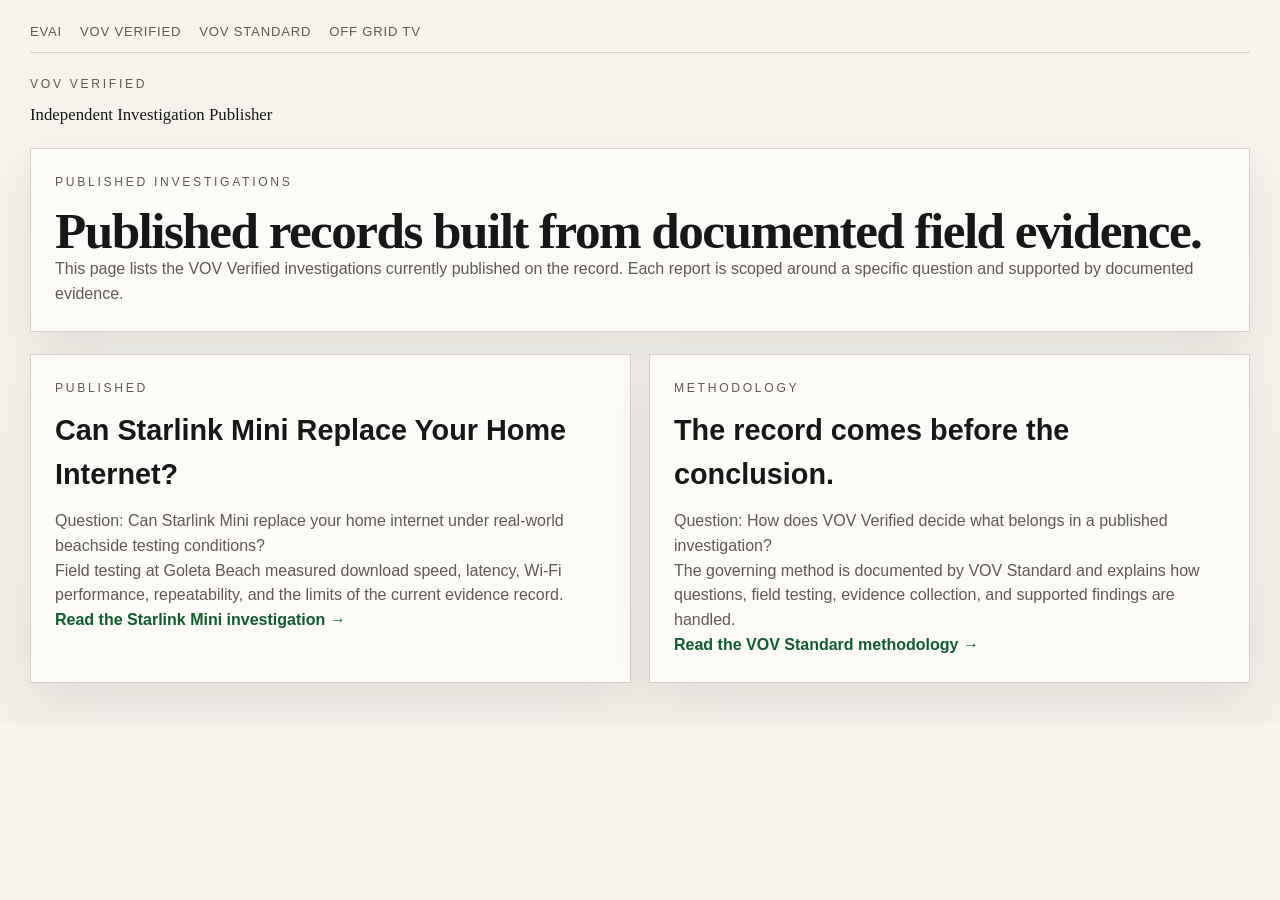
==== investigations/index.html @ 8ff48d4c "Publish VOV Verified homepage cover story" ====
<!DOCTYPE html>
<html lang="en">
<head>
    <meta charset="UTF-8">
    <meta name="viewport" content="width=device-width, initial-scale=1.0">
    <title>Published Investigations | VOV Verified</title>
    <meta name="description" content="Read the published VOV Verified investigations and the evidence-based product testing now available on the record.">
    <meta name="robots" content="index,follow">
    <link rel="canonical" href="https://vovverified.com/investigations/index.html">
    <meta property="og:type" content="website">
    <meta property="og:title" content="Published Investigations | VOV Verified">
    <meta property="og:description" content="Published investigations and field verification records from VOV Verified.">
    <meta property="og:url" content="https://vovverified.com/investigations/index.html">
    <meta property="og:site_name" content="VOV Verified">
    <meta name="twitter:card" content="summary_large_image">
    <meta name="twitter:title" content="Published Investigations | VOV Verified">
    <meta name="twitter:description" content="Published investigations and field verification records from VOV Verified.">
    <link rel="stylesheet" href="../websites/vovverified/style.css">
    <script type="application/ld+json">
        {
            "@context": "https://schema.org",
            "@graph": [
                {
                    "@type": "CollectionPage",
                    "name": "VOV Verified Published Investigations",
                    "url": "https://vovverified.com/investigations/index.html",
                    "description": "Published VOV Verified investigations available on the public record.",
                    "mainEntity": {
                        "@type": "ItemList",
                        "itemListElement": [
                            {
                                "@type": "ListItem",
                                "position": 1,
                                "url": "https://vovverified.com/investigations/starlink-mini.html",
                                "name": "Can Starlink Mini Replace Your Home Internet?"
                            }
                        ]
                    }
                }
            ]
        }
    </script>
</head>
<body>
    <div class="page-shell">
        <header class="top-bar" aria-label="Ecosystem navigation">
            <nav class="top-bar-nav">
                <a href="https://evai.us/">EVAI</a>
                <a href="../index.html">VOV Verified</a>
                <a href="https://vovstandard.com/">VOV Standard</a>
                <a href="https://offgridtv.com/">Off Grid TV</a>
            </nav>
        </header>

        <header class="masthead" aria-label="VOV Verified masthead">
            <p class="masthead-mark">VOV VERIFIED</p>
            <p class="masthead-subtitle">Independent Investigation Publisher</p>
        </header>

        <main class="published-shell">
            <section class="published-intro">
                <p class="section-kicker">Published Investigations</p>
                <h1>Published records built from documented field evidence.</h1>
                <p>This page lists the VOV Verified investigations currently published on the record. Each report is scoped around a specific question and supported by documented evidence.</p>
            </section>

            <section class="published-grid" aria-label="Published investigation cards">
                <article class="published-card">
                    <p class="section-kicker">Published</p>
                    <h2>Can Starlink Mini Replace Your Home Internet?</h2>
                    <p class="question">Question: Can Starlink Mini replace your home internet under real-world beachside testing conditions?</p>
                    <p>Field testing at Goleta Beach measured download speed, latency, Wi-Fi performance, repeatability, and the limits of the current evidence record.</p>
                    <a class="text-link" href="starlink-mini.html">Read the Starlink Mini investigation</a>
                </article>
                <article class="published-card">
                    <p class="section-kicker">Methodology</p>
                    <h2>The record comes before the conclusion.</h2>
                    <p class="question">Question: How does VOV Verified decide what belongs in a published investigation?</p>
                    <p>The governing method is documented by VOV Standard and explains how questions, field testing, evidence collection, and supported findings are handled.</p>
                    <a class="text-link" href="https://vovstandard.com/">Read the VOV Standard methodology</a>
                </article>
            </section>
        </main>
    </div>
</body>
</html>
---- websites/vovverified/style.css ----
:root {
    --page: #f3f0ea;
    --paper: #fcfbf8;
    --card: #ffffff;
    --ink: #171717;
    --muted: #5f5a52;
    --line: #d8d1c5;
    --line-strong: #b8af9f;
    --accent: #0f5d2f;
    --accent-soft: #e7f0e8;
    --dark: #121212;
    --shadow: 0 18px 48px rgba(18, 18, 18, 0.08);
    --max: 1220px;
}

* {
    box-sizing: border-box;
    margin: 0;
    padding: 0;
}

html {
    scroll-behavior: smooth;
}

body {
    background: linear-gradient(180deg, #f7f4ee 0%, var(--page) 100%);
    color: var(--ink);
    font-family: Aptos, "Segoe UI", Arial, sans-serif;
    line-height: 1.55;
}

a {
    color: inherit;
}

.page-shell {
    width: min(var(--max), calc(100% - 32px));
    margin: 0 auto;
    padding: 14px 0 40px;
}

.top-bar {
    border-bottom: 1px solid var(--line);
    padding: 8px 0 10px;
}

.top-bar-nav {
    display: flex;
    gap: 18px;
    flex-wrap: wrap;
    font-size: 0.82rem;
    letter-spacing: 0.06em;
    text-transform: uppercase;
}

.top-bar-nav a {
    color: var(--muted);
    text-decoration: none;
}

.top-bar-nav a:hover,
.top-bar-nav a[aria-current="page"] {
    color: var(--ink);
}

.masthead {
    padding: 22px 0 20px;
}

.masthead-mark,
.section-kicker {
    font-size: 0.76rem;
    letter-spacing: 0.22em;
    text-transform: uppercase;
    color: var(--muted);
}

.masthead-subtitle {
    margin-top: 8px;
    font-family: "Iowan Old Style", Georgia, serif;
    font-size: 1.05rem;
    color: var(--ink);
}

.cover-story,
.finding-card,
.standard-section,
.ecosystem-footer {
    background: var(--paper);
    border: 1px solid var(--line);
    box-shadow: var(--shadow);
}

.cover-story {
    position: relative;
    display: block;
    min-height: clamp(540px, 78svh, 920px);
    overflow: hidden;
    padding: 0;
    background: #0c0f14;
}

.cover-visual {
    margin: 0;
    position: absolute;
    inset: 0;
}

.cover-visual::after {
    content: "";
    position: absolute;
    inset: 0;
    background:
    linear-gradient(180deg, rgba(7, 10, 16, 0.08) 0%, rgba(7, 10, 16, 0.06) 38%, rgba(7, 10, 16, 0.26) 76%, rgba(7, 10, 16, 0.44) 100%),
    linear-gradient(90deg, rgba(7, 10, 16, 0.54) 0%, rgba(7, 10, 16, 0.38) 18%, rgba(7, 10, 16, 0.14) 42%, rgba(7, 10, 16, 0) 72%);
}

.cover-image {
    display: block;
    width: 100%;
    height: 100%;
    object-fit: cover;
    object-position: center center;
    background: #d8d1c5;
    transform: scale(1.02);
}

.cover-copy {
    position: relative;
    z-index: 1;
    display: flex;
    flex-direction: column;
    justify-content: flex-end;
    min-height: clamp(540px, 78svh, 920px);
    max-width: 700px;
    padding: clamp(30px, 5vw, 58px);
}

.cover-copy h1,
.finding-card h2,
.section-heading h2,
.ecosystem-stack h2,
.investigation-body h3 {
    font-family: "Iowan Old Style", Georgia, serif;
    font-weight: 600;
    letter-spacing: -0.03em;
    color: var(--ink);
}

.cover-copy h1 {
    font-size: clamp(3.1rem, 6.2vw, 6rem);
    line-height: 0.96;
    margin: 12px 0 20px;
    max-width: 10.5ch;
    color: #f7f2e8;
    text-wrap: balance;
    text-shadow: 0 10px 32px rgba(0, 0, 0, 0.34);
}

.cover-meta {
    list-style: none;
    display: grid;
    gap: 7px;
    margin: 0;
    padding: 0;
    max-width: 26ch;
    font-size: 0.88rem;
    letter-spacing: 0.08em;
    text-transform: uppercase;
    color: rgba(246, 241, 232, 0.82);
}

.cover-link,
.text-link {
    width: fit-content;
    color: var(--accent);
    text-decoration: none;
    font-weight: 600;
}

.cover-link::after,
.text-link::after {
    content: " →";
}

.cover-copy .section-kicker {
    color: rgba(246, 241, 232, 0.76);
}

.cover-link {
    margin-top: 26px;
    padding: 0;
    border: 0;
    color: #f7f2e8;
    background: transparent;
    font-size: 1.02rem;
    letter-spacing: 0.02em;
}

.cover-link:hover {
    background: transparent;
    text-decoration: underline;
}

.cover-link:hover,
.text-link:hover {
    text-decoration: underline;
}

.finding-card,
.standard-section,
.ecosystem-footer {
    margin-top: 22px;
    padding: 28px;
}

.finding-card h2 {
    margin: 10px 0 14px;
    font-size: clamp(1.9rem, 3vw, 3rem);
    max-width: 24ch;
}

.finding-card p,
.flow-step p,
.investigation-body p,
.ecosystem-footer p,
.section-heading p {
    color: var(--muted);
}

.finding-card p {
    max-width: 58ch;
    margin-bottom: 14px;
}

.section-heading {
    margin-bottom: 22px;
}

.section-heading h2 {
    margin-top: 10px;
    font-size: clamp(1.8rem, 3vw, 2.8rem);
}

.standard-flow {
    display: grid;
    grid-template-columns: repeat(4, minmax(0, 1fr));
    gap: 18px;
    margin-bottom: 18px;
}

.flow-step {
    padding: 20px 18px;
    border-top: 2px solid var(--line-strong);
    background: var(--card);
}

.flow-step h3 {
    font-size: 1.1rem;
    margin-bottom: 8px;
}

.ecosystem-footer {
    display: grid;
    gap: 18px;
    background: #141414;
    color: #f2eee8;
    border-color: #141414;
}

.ecosystem-title-wrap {
    display: grid;
    gap: 6px;
}

.ecosystem-stack {
    display: flex;
    flex-wrap: wrap;
    align-items: center;
    gap: 10px 16px;
}

.ecosystem-stack h2 {
    font-size: 1rem;
    color: #ffffff;
}

.ecosystem-stack p {
    display: none;
}

.ecosystem-stack p,
.footer-meta p,
.ecosystem-footer .section-kicker {
    color: rgba(242, 238, 232, 0.74);
}

.stack-arrow {
    font-size: 1.35rem;
    color: #74b082;
}

.footer-meta {
    display: flex;
    flex-wrap: wrap;
    gap: 12px 20px;
    padding-top: 18px;
    border-top: 1px solid rgba(255, 255, 255, 0.14);
    font-size: 0.92rem;
}

.published-shell,
.article-shell {
    display: grid;
    gap: 22px;
}

.published-intro,
.published-card,
.article-header,
.article-panel,
.article-highlight,
.article-nav {
    background: var(--paper);
    border: 1px solid var(--line);
    box-shadow: var(--shadow);
}

.published-intro,
.published-card,
.article-header,
.article-panel,
.article-highlight,
.article-nav {
    padding: 24px;
}

.published-intro h1,
.article-header h1,
.article-panel h2 {
    font-family: "Iowan Old Style", Georgia, serif;
    font-weight: 600;
    letter-spacing: -0.03em;
    color: var(--ink);
}

.published-intro h1,
.article-header h1 {
    margin-top: 12px;
    font-size: clamp(2.2rem, 4vw, 4rem);
    line-height: 1.04;
}

.published-intro p,
.published-card p,
.article-header p,
.article-panel p,
.article-panel li,
.article-highlight p,
.article-nav p {
    color: var(--muted);
}

.published-grid {
    display: grid;
    grid-template-columns: repeat(2, minmax(0, 1fr));
    gap: 18px;
}

.published-card h2,
.article-panel h2 {
    margin: 10px 0 12px;
    font-size: 1.8rem;
}

.published-card .question,
.article-panel ul,
.article-panel ol {
    margin-top: 10px;
}

.published-card .text-link {
    margin-top: 12px;
}

.article-header-meta {
    display: flex;
    flex-wrap: wrap;
    gap: 10px 16px;
    margin-top: 16px;
    padding-top: 16px;
    border-top: 1px solid var(--line);
    color: var(--muted);
    font-size: 0.94rem;
}

.article-highlight h2 {
    margin-bottom: 10px;
    font-size: 1.5rem;
}

.article-nav {
    display: flex;
    justify-content: space-between;
    gap: 16px;
    align-items: center;
}

.article-nav-links {
    display: flex;
    flex-wrap: wrap;
    gap: 12px 18px;
}

@media (max-width: 1024px) {
    .cover-story,
    .standard-flow,
    .published-grid {
        grid-template-columns: 1fr;
    }

    .cover-copy h1 {
        max-width: 11ch;
    }
}

@media (max-width: 720px) {
    .page-shell {
        width: min(var(--max), calc(100% - 20px));
        padding-bottom: 24px;
    }

    .cover-story,
    .finding-card,
    .standard-section,
    .ecosystem-footer,
    .published-intro,
    .published-card,
    .article-header,
    .article-panel,
    .article-highlight,
    .article-nav {
        padding: 20px;
    }

    .cover-meta,
    .footer-meta,
    .top-bar-nav,
    .article-header-meta,
    .article-nav,
    .ecosystem-stack {
        flex-direction: column;
        gap: 8px;
    }

    .cover-image {
        min-height: 280px;
    }

    .cover-story,
    .cover-copy {
        min-height: 72svh;
    }

    .cover-copy {
        padding: 22px;
    }

    .cover-copy h1 {
        font-size: clamp(2.6rem, 12vw, 4rem);
        max-width: 9ch;
    }

    .cover-meta {
        font-size: 0.76rem;
        gap: 6px;
        letter-spacing: 0.07em;
    }
}
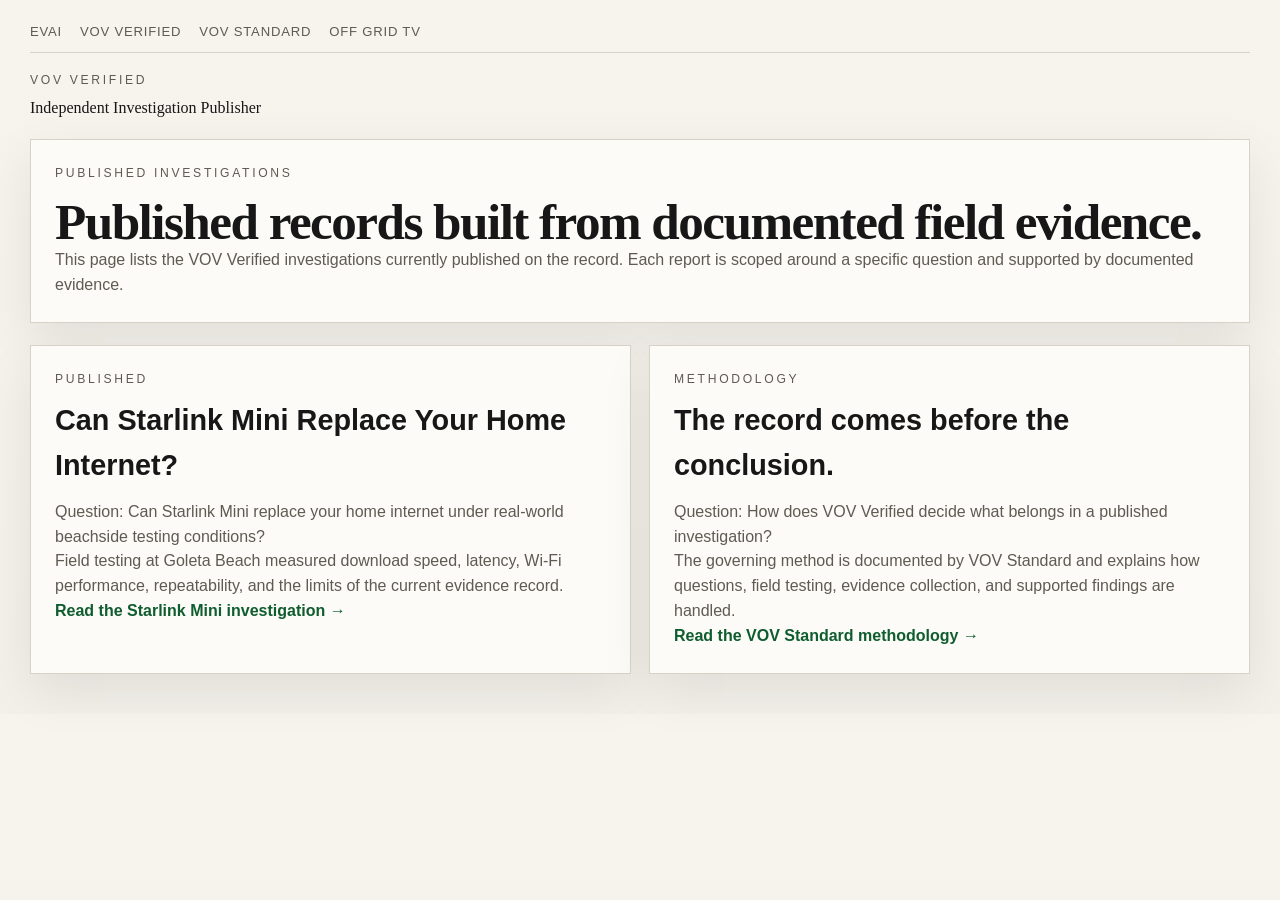
==== commit 9ed0b4d1: "Fix VOV Verified SEO metadata and sitemap" ====
--- a/investigations/index.html
+++ b/investigations/index.html
@@ -12,9 +12,13 @@
     <meta property="og:description" content="Published investigations and field verification records from VOV Verified.">
     <meta property="og:url" content="https://vovverified.com/investigations/index.html">
     <meta property="og:site_name" content="VOV Verified">
+    <meta property="og:image" content="https://vovverified.com/assets/Starlink%20speed%20test%20results/homepage%20starlink%20photo.jpeg">
+    <meta property="og:image:width" content="2048">
+    <meta property="og:image:height" content="1536">
     <meta name="twitter:card" content="summary_large_image">
     <meta name="twitter:title" content="Published Investigations | VOV Verified">
     <meta name="twitter:description" content="Published investigations and field verification records from VOV Verified.">
+    <meta name="twitter:image" content="https://vovverified.com/assets/Starlink%20speed%20test%20results/homepage%20starlink%20photo.jpeg">
     <link rel="stylesheet" href="../websites/vovverified/style.css">
     <script type="application/ld+json">
         {
--- a/websites/vovverified/style.css
+++ b/websites/vovverified/style.css
@@ -65,7 +65,7 @@
 }
 
 .masthead {
-    padding: 22px 0 20px;
+    padding: 18px 0 18px;
 }
 
 .masthead-mark,
@@ -77,9 +77,9 @@
 }
 
 .masthead-subtitle {
-    margin-top: 8px;
+    margin-top: 6px;
     font-family: "Iowan Old Style", Georgia, serif;
-    font-size: 1.05rem;
+    font-size: 1rem;
     color: var(--ink);
 }
 
@@ -95,7 +95,7 @@
 .cover-story {
     position: relative;
     display: block;
-    min-height: clamp(540px, 78svh, 920px);
+    min-height: clamp(500px, 72svh, 860px);
     overflow: hidden;
     padding: 0;
     background: #0c0f14;
@@ -112,8 +112,8 @@
     position: absolute;
     inset: 0;
     background:
-    linear-gradient(180deg, rgba(7, 10, 16, 0.08) 0%, rgba(7, 10, 16, 0.06) 38%, rgba(7, 10, 16, 0.26) 76%, rgba(7, 10, 16, 0.44) 100%),
-    linear-gradient(90deg, rgba(7, 10, 16, 0.54) 0%, rgba(7, 10, 16, 0.38) 18%, rgba(7, 10, 16, 0.14) 42%, rgba(7, 10, 16, 0) 72%);
+    linear-gradient(180deg, rgba(7, 10, 16, 0.05) 0%, rgba(7, 10, 16, 0.05) 40%, rgba(7, 10, 16, 0.22) 76%, rgba(7, 10, 16, 0.4) 100%),
+    linear-gradient(90deg, rgba(7, 10, 16, 0.52) 0%, rgba(7, 10, 16, 0.34) 20%, rgba(7, 10, 16, 0.12) 44%, rgba(7, 10, 16, 0) 74%);
 }
 
 .cover-image {
@@ -121,9 +121,9 @@
     width: 100%;
     height: 100%;
     object-fit: cover;
-    object-position: center center;
+    object-position: 52% 47%;
     background: #d8d1c5;
-    transform: scale(1.02);
+    transform: scale(1.01);
 }
 
 .cover-copy {
@@ -132,9 +132,9 @@
     display: flex;
     flex-direction: column;
     justify-content: flex-end;
-    min-height: clamp(540px, 78svh, 920px);
-    max-width: 700px;
-    padding: clamp(30px, 5vw, 58px);
+    min-height: clamp(500px, 72svh, 860px);
+    max-width: 650px;
+    padding: clamp(28px, 4.6vw, 52px);
 }
 
 .cover-copy h1,
@@ -149,24 +149,27 @@
 }
 
 .cover-copy h1 {
-    font-size: clamp(3.1rem, 6.2vw, 6rem);
-    line-height: 0.96;
-    margin: 12px 0 20px;
-    max-width: 10.5ch;
+    font-size: clamp(2.9rem, 5.7vw, 5.35rem);
+    line-height: 0.92;
+    margin: 10px 0 18px;
+    max-width: none;
     color: #f7f2e8;
-    text-wrap: balance;
     text-shadow: 0 10px 32px rgba(0, 0, 0, 0.34);
+}
+
+.cover-copy h1 span {
+    display: block;
 }
 
 .cover-meta {
     list-style: none;
     display: grid;
-    gap: 7px;
+    gap: 6px;
     margin: 0;
     padding: 0;
-    max-width: 26ch;
-    font-size: 0.88rem;
-    letter-spacing: 0.08em;
+    max-width: 22ch;
+    font-size: 0.82rem;
+    letter-spacing: 0.11em;
     text-transform: uppercase;
     color: rgba(246, 241, 232, 0.82);
 }
@@ -186,16 +189,18 @@
 
 .cover-copy .section-kicker {
     color: rgba(246, 241, 232, 0.76);
+    margin-bottom: 2px;
 }
 
 .cover-link {
-    margin-top: 26px;
+    margin-top: 20px;
     padding: 0;
     border: 0;
     color: #f7f2e8;
     background: transparent;
-    font-size: 1.02rem;
-    letter-spacing: 0.02em;
+    font-size: 0.98rem;
+    letter-spacing: 0.03em;
+    font-weight: 500;
 }
 
 .cover-link:hover {
@@ -418,10 +423,6 @@
     .standard-flow,
     .published-grid {
         grid-template-columns: 1fr;
-    }
-
-    .cover-copy h1 {
-        max-width: 11ch;
     }
 }
 
@@ -456,6 +457,39 @@
 
     .cover-image {
         min-height: 280px;
+        object-position: 58% 46%;
+    }
+
+    .cover-story {
+        min-height: 78svh;
+    }
+
+    .cover-copy {
+        min-height: 78svh;
+        max-width: none;
+        padding: 22px 18px 24px;
+    }
+
+    .cover-copy .section-kicker {
+        margin-bottom: 4px;
+    }
+
+    .cover-copy h1 {
+        font-size: clamp(2.45rem, 11.4vw, 3.7rem);
+        line-height: 0.9;
+        margin: 8px 0 16px;
+    }
+
+    .cover-meta {
+        max-width: 17ch;
+        gap: 5px;
+        font-size: 0.72rem;
+        letter-spacing: 0.09em;
+    }
+
+    .cover-link {
+        margin-top: 18px;
+        font-size: 0.94rem;
     }
 
     .cover-story,
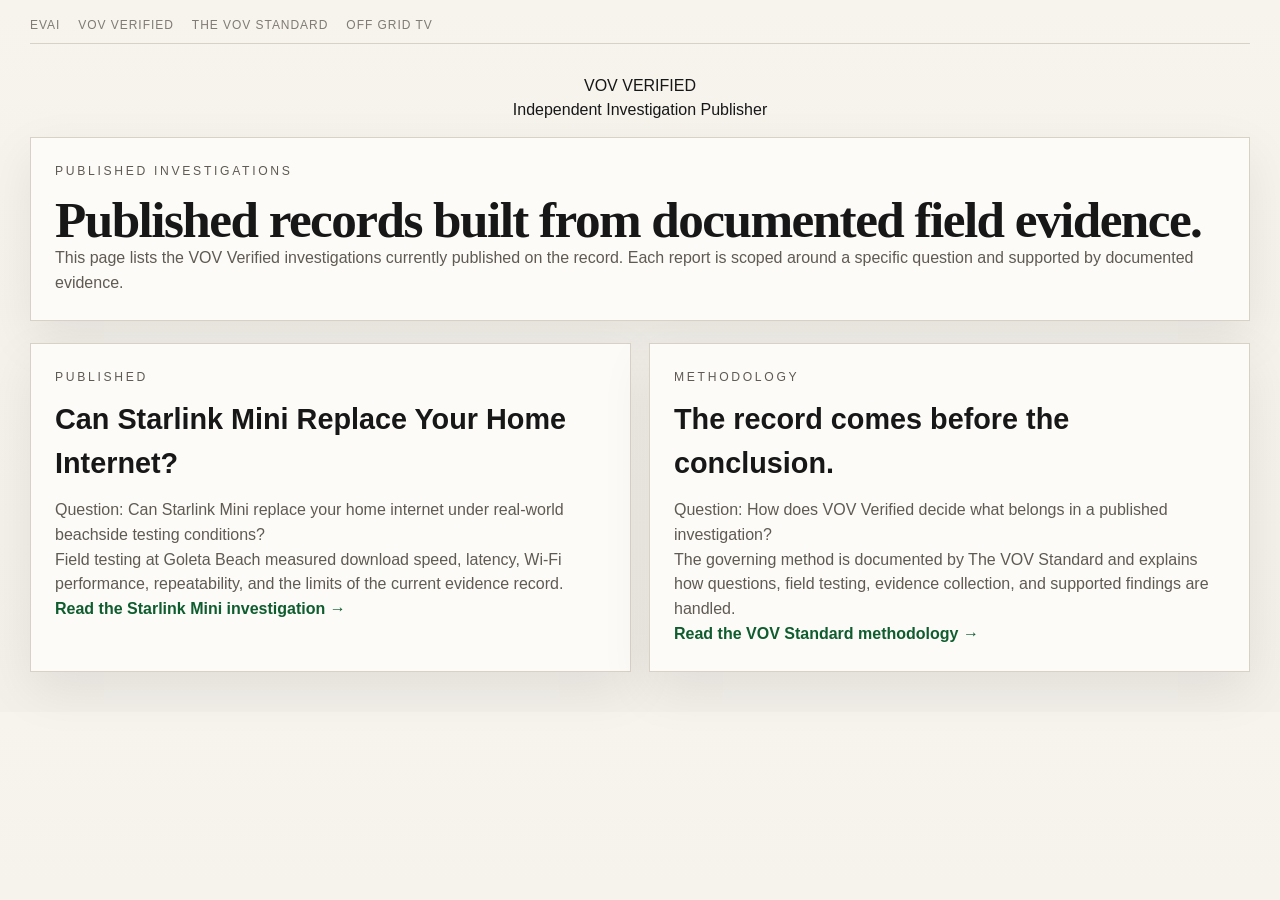
==== commit 675ca929: "Update The VOV Standard site copy and deploy assets" ====
--- a/investigations/index.html
+++ b/investigations/index.html
@@ -51,7 +51,7 @@
             <nav class="top-bar-nav">
                 <a href="https://evai.us/">EVAI</a>
                 <a href="../index.html">VOV Verified</a>
-                <a href="https://vovstandard.com/">VOV Standard</a>
+                <a href="https://vovstandard.com/">The VOV Standard</a>
                 <a href="https://offgridtv.com/">Off Grid TV</a>
             </nav>
         </header>
@@ -80,7 +80,7 @@
                     <p class="section-kicker">Methodology</p>
                     <h2>The record comes before the conclusion.</h2>
                     <p class="question">Question: How does VOV Verified decide what belongs in a published investigation?</p>
-                    <p>The governing method is documented by VOV Standard and explains how questions, field testing, evidence collection, and supported findings are handled.</p>
+                    <p>The governing method is documented by The VOV Standard and explains how questions, field testing, evidence collection, and supported findings are handled.</p>
                     <a class="text-link" href="https://vovstandard.com/">Read the VOV Standard methodology</a>
                 </article>
             </section>
--- a/websites/vovverified/style.css
+++ b/websites/vovverified/style.css
@@ -37,38 +37,146 @@
 .page-shell {
     width: min(var(--max), calc(100% - 32px));
     margin: 0 auto;
-    padding: 14px 0 40px;
+    padding: 10px 0 40px;
+}
+
+.ecosystem-top {
+    background: var(--paper);
+    border: 1px solid var(--line);
+    box-shadow: var(--shadow);
+    border-radius: 14px;
+    padding: 18px 18px 16px;
+    text-align: center;
+}
+
+.ecosystem-top-bar {
+    display: flex;
+    justify-content: center;
+    flex-wrap: wrap;
+    gap: 8px;
+    margin-bottom: 12px;
+}
+
+.ecosystem-chip {
+    border: 1px solid var(--line-strong);
+    border-radius: 999px;
+    padding: 6px 12px;
+    font-size: 0.75rem;
+    letter-spacing: 0.08em;
+    text-transform: uppercase;
+    text-decoration: none;
+    color: var(--muted);
+    background: #f7f4ee;
+}
+
+.ecosystem-chip-active {
+    background: var(--ink);
+    color: #ffffff;
+    border-color: var(--ink);
+}
+
+.ecosystem-overline {
+    margin-top: 6px;
+    font-size: 0.72rem;
+    letter-spacing: 0.2em;
+    text-transform: uppercase;
+    color: #4f4a43;
+}
+
+.ecosystem-title {
+    margin-top: 16px;
+    font-family: "Iowan Old Style", Georgia, serif;
+    font-size: 1.12rem;
+    font-weight: 500;
+    letter-spacing: 0.06em;
+    color: var(--ink);
+    text-transform: uppercase;
+}
+
+.ecosystem-subtitle {
+    margin-top: 7px;
+    font-family: "Iowan Old Style", Georgia, serif;
+    font-size: 1.02rem;
+    font-weight: 500;
+    letter-spacing: 0.05em;
+    color: var(--ink);
+    text-transform: uppercase;
+    white-space: nowrap;
+}
+
+.ecosystem-subtitle span {
+    font-weight: 700;
+}
+
+.ecosystem-footer-new {
+    margin-top: 22px;
+    padding: 28px;
+    text-align: center;
+    background: var(--paper);
+    border: 1px solid var(--line);
+    border-radius: 14px;
+    box-shadow: var(--shadow);
+}
+
+.ecosystem-link-row {
+    margin-top: 12px;
+    display: flex;
+    justify-content: center;
+    flex-wrap: wrap;
+    gap: 10px 16px;
+}
+
+.ecosystem-link-row a {
+    text-decoration: none;
+    color: var(--muted);
+    font-weight: 700;
+    letter-spacing: 0.08em;
+    font-size: 0.78rem;
+    text-transform: uppercase;
+}
+
+.ecosystem-link-row a:hover {
+    text-decoration: underline;
 }
 
 .top-bar {
     border-bottom: 1px solid var(--line);
-    padding: 8px 0 10px;
+    padding: 6px 0 8px;
 }
 
 .top-bar-nav {
     display: flex;
     gap: 18px;
     flex-wrap: wrap;
-    font-size: 0.82rem;
-    letter-spacing: 0.06em;
+    font-size: 0.75rem;
+    letter-spacing: 0.08em;
     text-transform: uppercase;
 }
 
 .top-bar-nav a {
     color: var(--muted);
     text-decoration: none;
+    opacity: 0.78;
 }
 
 .top-bar-nav a:hover,
 .top-bar-nav a[aria-current="page"] {
-    color: var(--ink);
+    color: var(--muted);
+    opacity: 1;
 }
 
 .masthead {
-    padding: 18px 0 18px;
-}
-
-.masthead-mark,
+    padding: 30px 0 14px;
+    text-align: center;
+}
+
+.bookend-logo {
+    display: block;
+    width: clamp(150px, 16.5vw, 220px);
+    height: auto;
+    margin: 0 auto 10px;
+}
+
 .section-kicker {
     font-size: 0.76rem;
     letter-spacing: 0.22em;
@@ -76,17 +184,126 @@
     color: var(--muted);
 }
 
-.masthead-subtitle {
+.masthead-publication {
+    font-family: "Iowan Old Style", Georgia, serif;
+    font-size: 1.38rem;
+    font-weight: 600;
+    letter-spacing: 0.19em;
+    text-transform: uppercase;
+    color: var(--ink);
+}
+
+.masthead-ecosystem,
+.footer-ecosystem {
     margin-top: 6px;
+    font-size: 0.72rem;
+    letter-spacing: 0.2em;
+    text-transform: uppercase;
+    color: #4f4a43;
+}
+
+.masthead-thesis,
+.footer-thesis {
+    margin-top: 16px;
     font-family: "Iowan Old Style", Georgia, serif;
-    font-size: 1rem;
+    font-size: 1.12rem;
+    font-weight: 500;
+    letter-spacing: 0.06em;
+    color: var(--ink);
+    text-transform: uppercase;
+}
+
+.masthead-verified,
+.footer-verified {
+    font-weight: 700;
+}
+
+.masthead-process,
+.footer-process {
+    margin-top: 7px;
+    font-family: "Iowan Old Style", Georgia, serif;
+    font-size: 1.02rem;
+    font-weight: 500;
+    letter-spacing: 0.05em;
+    color: var(--ink);
+    text-transform: uppercase;
+    white-space: nowrap;
+}
+
+.masthead-entity,
+.footer-entity {
+    margin-top: 12px;
+    font-size: 0.87rem;
+    font-weight: 600;
+    letter-spacing: 0.2em;
+    text-transform: uppercase;
+    color: var(--muted);
+}
+
+.entity-link {
+    text-decoration: none;
+    transition: transform 140ms ease;
+}
+
+.entity-link:hover {
+    text-decoration: none;
+    transform: scale(1.035);
+}
+
+.masthead-standard,
+.masthead-publisher,
+.footer-standard,
+.footer-publisher {
+    display: block;
+    width: 16rem;
+    text-align: center;
+    margin-left: auto;
+    margin-right: auto;
+}
+
+.masthead-standard,
+.footer-standard {
+    font-size: 1.1745rem;
+    text-transform: none;
+    white-space: nowrap;
+}
+
+.masthead-publisher,
+.footer-publisher {
+    font-size: 1.1745rem;
+    color: #433f39;
+}
+
+.masthead-entity + .masthead-entity,
+.footer-entity + .footer-entity {
+    margin-top: 4px;
+}
+
+.masthead-rule {
+    width: min(620px, 100%);
+    margin: 17px auto 14px;
+    border: 0;
+    border-top: 1px solid var(--line-strong);
+}
+
+.masthead-publication {
+    font-size: 1.15rem;
+    letter-spacing: 0.24em;
+}
+
+.footer-copyright {
+    margin-top: 12px;
+    font-size: 0.82rem;
+    letter-spacing: 0.08em;
+    text-transform: uppercase;
     color: var(--ink);
 }
 
 .cover-story,
 .finding-card,
+.evidence-gallery,
 .standard-section,
-.ecosystem-footer {
+.ecosystem-footer-new {
     background: var(--paper);
     border: 1px solid var(--line);
     box-shadow: var(--shadow);
@@ -121,7 +338,7 @@
     width: 100%;
     height: 100%;
     object-fit: cover;
-    object-position: 52% 47%;
+    object-position: 52% 60%;
     background: #d8d1c5;
     transform: scale(1.01);
 }
@@ -214,8 +431,9 @@
 }
 
 .finding-card,
+.evidence-gallery,
 .standard-section,
-.ecosystem-footer {
+.ecosystem-footer-new {
     margin-top: 22px;
     padding: 28px;
 }
@@ -229,7 +447,6 @@
 .finding-card p,
 .flow-step p,
 .investigation-body p,
-.ecosystem-footer p,
 .section-heading p {
     color: var(--muted);
 }
@@ -237,6 +454,80 @@
 .finding-card p {
     max-width: 58ch;
     margin-bottom: 14px;
+}
+
+.evidence-gallery {
+    margin-top: 22px;
+    padding: 28px;
+}
+
+.gallery-groups {
+    display: grid;
+    gap: 16px;
+}
+
+.gallery-group {
+    background: var(--card);
+    border: 1px solid var(--line);
+    padding: 18px;
+}
+
+.gallery-group h3 {
+    font-family: "Iowan Old Style", Georgia, serif;
+    font-size: 1.28rem;
+    letter-spacing: -0.01em;
+    margin-bottom: 12px;
+}
+
+.gallery-grid {
+    display: grid;
+    grid-template-columns: repeat(auto-fit, minmax(130px, 160px));
+    justify-content: start;
+    gap: 12px;
+}
+
+.gallery-grid figure {
+    background: #f7f4ee;
+    border: 1px solid var(--line);
+    overflow: hidden;
+}
+
+.gallery-grid img {
+    display: block;
+    width: 100%;
+    height: 110px;
+    object-fit: cover;
+    object-position: center center;
+    background: #d8d1c5;
+}
+
+/* Keep top generic speed tests cropped and centered. */
+.gallery-group[aria-labelledby="google-tests-title"] .gallery-grid img {
+    object-fit: cover;
+    object-position: 50% 50%;
+}
+
+/* Show complete frames for Ookla and iPhone shots so key values stay centered. */
+.gallery-group[aria-labelledby="ookla-tests-title"] .gallery-grid img,
+.gallery-group[aria-labelledby="starlink-tests-title"] .gallery-grid img {
+    object-fit: contain;
+    background: #0b0b0b;
+}
+
+.gallery-group[aria-labelledby="ookla-tests-title"] .gallery-grid img {
+    object-position: 50% 56%;
+}
+
+.gallery-group[aria-labelledby="starlink-tests-title"] .gallery-grid img {
+    object-position: 50% 52%;
+}
+
+.gallery-grid figcaption {
+    padding: 8px 10px;
+    font-size: 0.84rem;
+    letter-spacing: 0.04em;
+    text-transform: uppercase;
+    color: var(--muted);
 }
 
 .section-heading {
@@ -264,55 +555,6 @@
 .flow-step h3 {
     font-size: 1.1rem;
     margin-bottom: 8px;
-}
-
-.ecosystem-footer {
-    display: grid;
-    gap: 18px;
-    background: #141414;
-    color: #f2eee8;
-    border-color: #141414;
-}
-
-.ecosystem-title-wrap {
-    display: grid;
-    gap: 6px;
-}
-
-.ecosystem-stack {
-    display: flex;
-    flex-wrap: wrap;
-    align-items: center;
-    gap: 10px 16px;
-}
-
-.ecosystem-stack h2 {
-    font-size: 1rem;
-    color: #ffffff;
-}
-
-.ecosystem-stack p {
-    display: none;
-}
-
-.ecosystem-stack p,
-.footer-meta p,
-.ecosystem-footer .section-kicker {
-    color: rgba(242, 238, 232, 0.74);
-}
-
-.stack-arrow {
-    font-size: 1.35rem;
-    color: #74b082;
-}
-
-.footer-meta {
-    display: flex;
-    flex-wrap: wrap;
-    gap: 12px 20px;
-    padding-top: 18px;
-    border-top: 1px solid rgba(255, 255, 255, 0.14);
-    font-size: 0.92rem;
 }
 
 .published-shell,
@@ -434,8 +676,10 @@
 
     .cover-story,
     .finding-card,
+    .evidence-gallery,
     .standard-section,
-    .ecosystem-footer,
+    .ecosystem-footer-new,
+    .ecosystem-top,
     .published-intro,
     .published-card,
     .article-header,
@@ -457,7 +701,7 @@
 
     .cover-image {
         min-height: 280px;
-        object-position: 58% 46%;
+        object-position: 58% 58%;
     }
 
     .cover-story {
@@ -511,4 +755,15 @@
         gap: 6px;
         letter-spacing: 0.07em;
     }
-}
+
+    .masthead-process,
+    .footer-process,
+    .ecosystem-subtitle {
+        white-space: normal;
+    }
+
+    .bookend-logo {
+        width: clamp(132px, 42vw, 186px);
+        margin-bottom: 8px;
+    }
+}
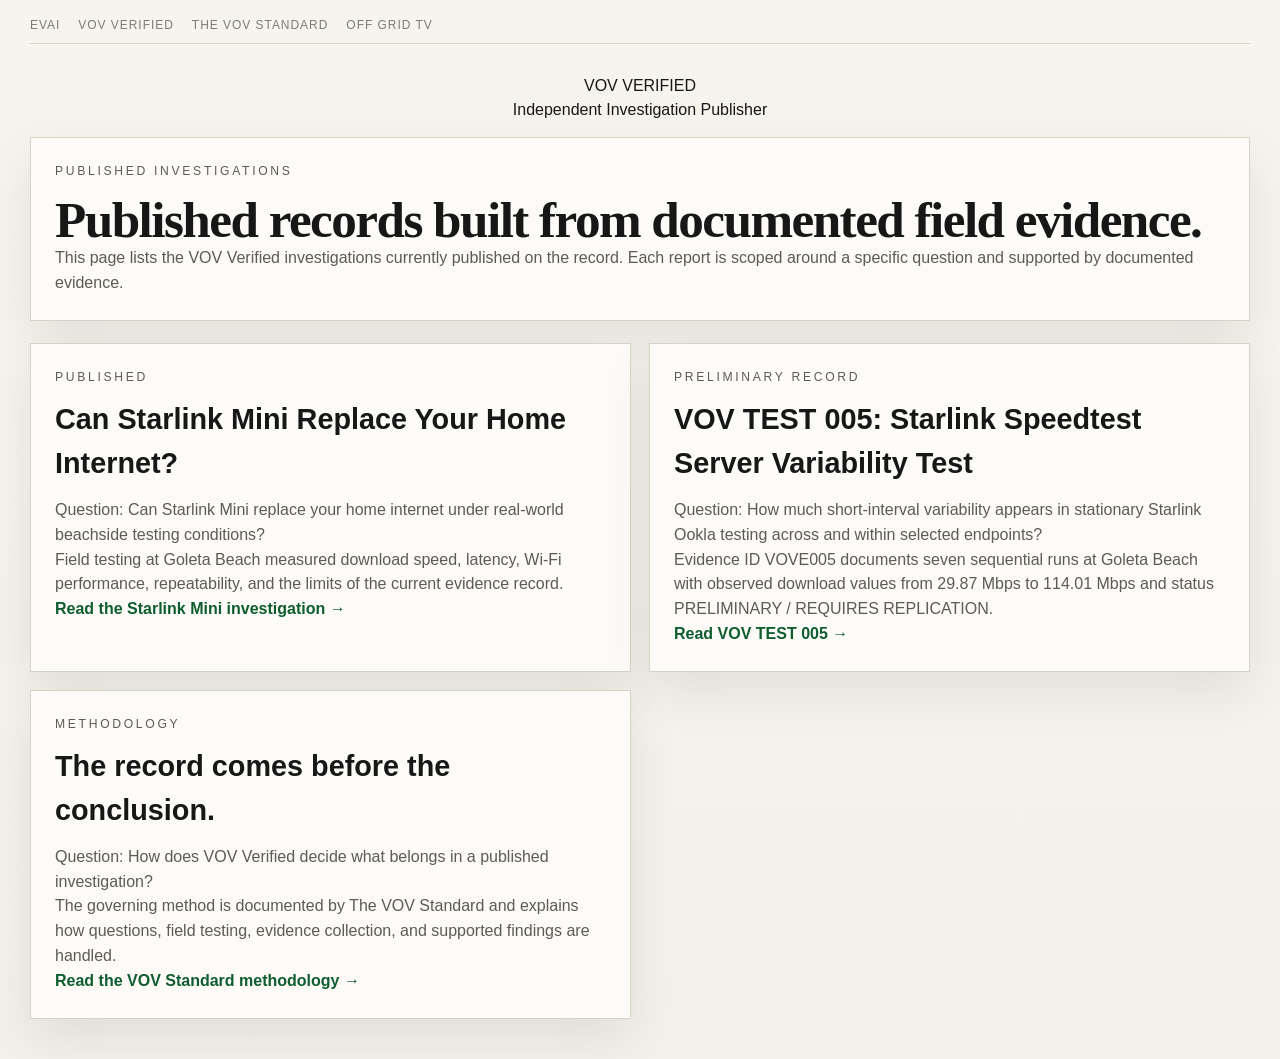
==== commit cd3ab2ed: "Publish VOVE005 Starlink server variability investigation" ====
--- a/investigations/index.html
+++ b/investigations/index.html
@@ -37,6 +37,12 @@
                                 "position": 1,
                                 "url": "https://vovverified.com/investigations/starlink-mini.html",
                                 "name": "Can Starlink Mini Replace Your Home Internet?"
+                            },
+                            {
+                                "@type": "ListItem",
+                                "position": 2,
+                                "url": "https://vovverified.com/investigations/starlink-speedtest-server-variability-vov-test-005.html",
+                                "name": "VOV TEST 005 | Starlink Speedtest Server Variability Test"
                             }
                         ]
                     }
@@ -77,6 +83,13 @@
                     <a class="text-link" href="starlink-mini.html">Read the Starlink Mini investigation</a>
                 </article>
                 <article class="published-card">
+                    <p class="section-kicker">Preliminary Record</p>
+                    <h2>VOV TEST 005: Starlink Speedtest Server Variability Test</h2>
+                    <p class="question">Question: How much short-interval variability appears in stationary Starlink Ookla testing across and within selected endpoints?</p>
+                    <p>Evidence ID VOVE005 documents seven sequential runs at Goleta Beach with observed download values from 29.87 Mbps to 114.01 Mbps and status PRELIMINARY / REQUIRES REPLICATION.</p>
+                    <a class="text-link" href="starlink-speedtest-server-variability-vov-test-005.html">Read VOV TEST 005</a>
+                </article>
+                <article class="published-card">
                     <p class="section-kicker">Methodology</p>
                     <h2>The record comes before the conclusion.</h2>
                     <p class="question">Question: How does VOV Verified decide what belongs in a published investigation?</p>
